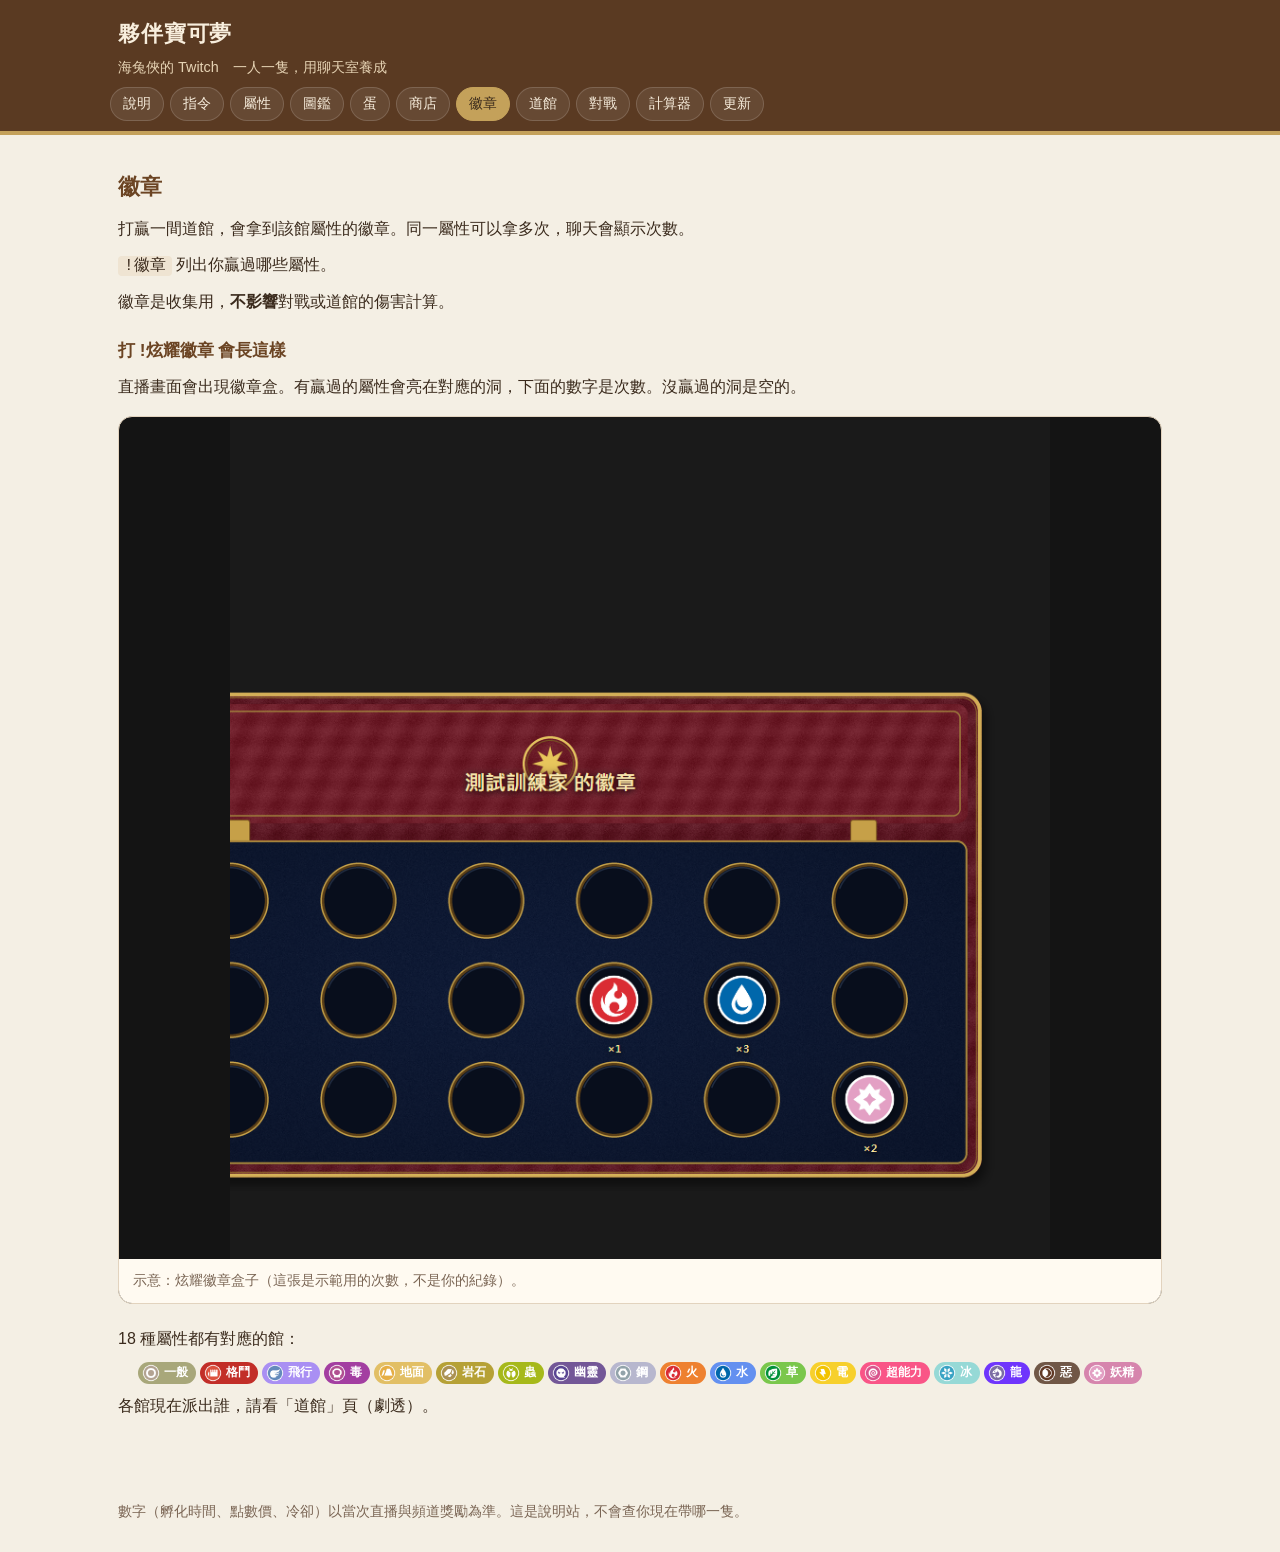
==== badges.html @ 0a37abfb "完整說明站含圖" ====
<!DOCTYPE html>
<html lang="zh-Hant">
<head>
<meta charset="utf-8">
<meta name="viewport" content="width=device-width, initial-scale=1">
<title>徽章｜夥伴寶可夢</title>
<link rel="stylesheet" href="style.css">
<link rel="icon" href="favicon.png">
</head>
<body>
<header class="site-header">
  <div class="brand">
    <h1>夥伴寶可夢</h1>
    <p>海兔俠的 Twitch　一人一隻，用聊天室養成</p>
  </div>
  <nav class="nav"><a href="index.html">說明</a><a href="commands.html">指令</a><a href="types.html">屬性</a><a href="dex.html">圖鑑</a><a href="eggs.html">蛋</a><a href="shop.html">商店</a><a href="badges.html" class="here">徽章</a><a href="gyms.html">道館</a><a href="battle.html">對戰</a><a href="calc.html">計算器</a><a href="changelog.html">更新</a></nav>
</header>
<main class="wrap">

<h2>徽章</h2>
<p>打贏一間道館，會拿到該館屬性的徽章。同一屬性可以拿多次，聊天會顯示次數。</p>
<p><span class="cmd">!徽章</span> 列出你贏過哪些屬性。</p>
<p>徽章是收集用，<strong>不影響</strong>對戰或道館的傷害計算。</p>
<h3>打 !炫耀徽章 會長這樣</h3>
<p>直播畫面會出現徽章盒。有贏過的屬性會亮在對應的洞，下面的數字是次數。沒贏過的洞是空的。</p>
<figure class="demo"><img src="images/guide/showcase-badges.png" alt="示意：炫耀徽章盒子（這張是示範用的次數，不是你的紀錄）。"><figcaption>示意：炫耀徽章盒子（這張是示範用的次數，不是你的紀錄）。</figcaption></figure>
<p>18 種屬性都有對應的館：</p>
<div class="types"><span class="type" style="background:#A8A77A"><img src="images/types/Type_Normal.png" alt="">一般</span><span class="type" style="background:#C22E28"><img src="images/types/Type_Fighting.png" alt="">格鬥</span><span class="type" style="background:#A98FF3"><img src="images/types/Type_Flying.png" alt="">飛行</span><span class="type" style="background:#A33EA1"><img src="images/types/Type_Poison.png" alt="">毒</span><span class="type" style="background:#E2BF65"><img src="images/types/Type_Ground.png" alt="">地面</span><span class="type" style="background:#B6A136"><img src="images/types/Type_Rock.png" alt="">岩石</span><span class="type" style="background:#A6B91A"><img src="images/types/Type_Bug.png" alt="">蟲</span><span class="type" style="background:#735797"><img src="images/types/Type_Ghost.png" alt="">幽靈</span><span class="type" style="background:#B7B7CE"><img src="images/types/Type_Steel.png" alt="">鋼</span><span class="type" style="background:#EE8130"><img src="images/types/Type_Fire.png" alt="">火</span><span class="type" style="background:#6390F0"><img src="images/types/Type_Water.png" alt="">水</span><span class="type" style="background:#7AC74C"><img src="images/types/Type_Grass.png" alt="">草</span><span class="type" style="background:#F7D02C"><img src="images/types/Type_Electric.png" alt="">電</span><span class="type" style="background:#F95587"><img src="images/types/Type_Psychic.png" alt="">超能力</span><span class="type" style="background:#96D9D6"><img src="images/types/Type_Ice.png" alt="">冰</span><span class="type" style="background:#6F35FC"><img src="images/types/Type_Dragon.png" alt="">龍</span><span class="type" style="background:#705746"><img src="images/types/Type_Dark.png" alt="">惡</span><span class="type" style="background:#D685AD"><img src="images/types/Type_Fairy.png" alt="">妖精</span></div>
<p>各館現在派出誰，請看「道館」頁（劇透）。</p>

</main>
<footer class="footer">數字（孵化時間、點數價、冷卻）以當次直播與頻道獎勵為準。這是說明站，不會查你現在帶哪一隻。</footer>
<script src="site.js"></script>
</body>
</html>
---- style.css ----
:root {
  --bg: #f4efe4;
  --paper: #fffaf1;
  --ink: #3a2a1c;
  --muted: #7a6554;
  --line: #e2d3be;
  --brown: #6b4423;
  --gold: #c4a15a;
  --link: #8a4b1f;
  --chip: #efe4d2;
  --warn: #8a3d1c;
  --ok: #3d6b2f;
  --max: 1080px;
}

* { box-sizing: border-box; }
html { scroll-behavior: smooth; }
body {
  margin: 0;
  color: var(--ink);
  background: var(--bg);
  font-family: "Microsoft JhengHei", "Noto Sans TC", "PingFang TC", sans-serif;
  line-height: 1.65;
}

a { color: var(--link); }
a:hover { color: #5c2f12; }

.wrap { max-width: var(--max); margin: 0 auto; padding: 0 18px 64px; }

.site-header {
  background: #5a3a22;
  color: #f8eedd;
  border-bottom: 4px solid var(--gold);
}
.brand {
  max-width: var(--max);
  margin: 0 auto;
  padding: 16px 18px 8px;
}
.brand h1 {
  margin: 0;
  font-size: 1.35rem;
  font-weight: 700;
  letter-spacing: .04em;
}
.brand p {
  margin: 4px 0 0;
  color: #e6d3b4;
  font-size: .9rem;
}

.nav {
  max-width: var(--max);
  margin: 0 auto;
  padding: 0 10px 10px;
  display: flex;
  flex-wrap: wrap;
  gap: 6px;
}
.nav a {
  color: #f8eedd;
  text-decoration: none;
  background: rgba(255,255,255,.08);
  border: 1px solid rgba(255,255,255,.15);
  border-radius: 999px;
  padding: 4px 12px;
  font-size: .88rem;
}
.nav a:hover, .nav a.here {
  background: #c4a15a;
  color: #3a2a1c;
  border-color: #c4a15a;
}

h2 { font-size: 1.35rem; margin: 1.6em 0 .5em; color: var(--brown); }
h3 { font-size: 1.08rem; margin: 1.2em 0 .4em; color: var(--brown); }
p { margin: .6em 0; }
ul, ol { padding-left: 1.3em; }
li { margin: .25em 0; }
code, .cmd {
  font-family: Consolas, "Courier New", monospace;
  background: var(--chip);
  border-radius: 4px;
  padding: 1px 6px;
}

.note {
  background: #fff4d8;
  border-left: 4px solid var(--gold);
  padding: 10px 14px;
  margin: 1em 0;
}
.warn {
  background: #f8e6dc;
  border-left: 4px solid var(--warn);
}
.ok {
  background: #e7f0df;
  border-left: 4px solid var(--ok);
}

table {
  width: 100%;
  border-collapse: collapse;
  background: var(--paper);
  margin: .8em 0 1.2em;
  font-size: .95rem;
}
th, td {
  border: 1px solid var(--line);
  padding: 8px 10px;
  text-align: left;
  vertical-align: top;
}
th { background: #efe0c8; color: var(--brown); }

.card-grid {
  display: grid;
  grid-template-columns: repeat(auto-fill, minmax(148px, 1fr));
  gap: 12px;
}
.mon, .egg {
  background: var(--paper);
  border: 1px solid var(--line);
  border-radius: 12px;
  padding: 10px 8px 12px;
  text-align: center;
}
.mon img, .egg img {
  width: 96px;
  height: 96px;
  object-fit: contain;
  image-rendering: auto;
}
.mon .num { color: var(--muted); font-size: .8rem; }
.mon .name, .egg .name { font-weight: 700; margin: 4px 0 6px; }
.missing {
  width: 96px;
  height: 96px;
  margin: 0 auto;
  display: flex;
  align-items: center;
  justify-content: center;
  background: #efe4d2;
  border-radius: 10px;
  color: var(--muted);
  font-size: .8rem;
}

.types { display: flex; flex-wrap: wrap; gap: 4px; justify-content: center; }
.type {
  display: inline-flex;
  align-items: center;
  gap: 4px;
  border-radius: 999px;
  padding: 1px 8px 1px 4px;
  color: #fff;
  font-size: .75rem;
  font-weight: 700;
}
.type img { width: 18px; height: 18px; }

.toolbar {
  display: flex;
  flex-wrap: wrap;
  gap: 8px;
  align-items: center;
  margin: 12px 0 16px;
}
.toolbar input, .toolbar select {
  font: inherit;
  padding: 6px 10px;
  border: 1px solid var(--line);
  border-radius: 8px;
  background: var(--paper);
  min-width: 200px;
}

.chart-wrap { overflow-x: auto; }
.chart {
  border-collapse: collapse;
  font-size: 12px;
  background: var(--paper);
}
.chart th, .chart td {
  width: 36px;
  min-width: 36px;
  height: 32px;
  text-align: center;
  padding: 0;
  border: 1px solid #eddcc4;
}
.chart th { background: #efe0c8; font-size: 11px; }
.chart .m2 { background: #f3b27a; font-weight: 700; }
.chart .mh { background: #cfe4f5; }
.chart .m1 { background: #fffaf1; color: #b09a82; }
.chart td.hi, .chart th.hi { outline: 2px solid #8a4b1f; }

details.spoiler {
  background: var(--paper);
  border: 1px solid var(--line);
  border-radius: 10px;
  margin: 10px 0;
  padding: 8px 14px 12px;
}
details.spoiler > summary {
  cursor: pointer;
  font-weight: 700;
  color: var(--brown);
  padding: 6px 0;
}
.gym-row {
  display: grid;
  grid-template-columns: repeat(auto-fill, minmax(140px, 1fr));
  gap: 10px;
  margin-top: 8px;
}

.calc {
  display: grid;
  grid-template-columns: 1fr 1fr;
  gap: 16px;
}
@media (max-width: 760px) {
  .calc { grid-template-columns: 1fr; }
}
.side {
  background: var(--paper);
  border: 1px solid var(--line);
  border-radius: 12px;
  padding: 12px;
}
.picks { display: flex; flex-wrap: wrap; gap: 6px; }
.picks label {
  display: inline-flex;
  align-items: center;
  gap: 4px;
  border: 1px solid var(--line);
  border-radius: 999px;
  padding: 3px 8px;
  background: #fff;
  cursor: pointer;
  font-size: .85rem;
}
.picks label.on { outline: 2px solid var(--brown); }
.actions { margin: 16px 0; display: flex; flex-wrap: wrap; gap: 8px; }
button {
  font: inherit;
  border: 0;
  background: #6b4423;
  color: #fffaf1;
  border-radius: 8px;
  padding: 8px 14px;
  cursor: pointer;
}
button.ghost {
  background: #efe4d2;
  color: var(--brown);
}
button:hover { filter: brightness(1.08); }
.result {
  background: var(--paper);
  border: 1px solid var(--line);
  border-radius: 12px;
  padding: 14px 16px;
  min-height: 4em;
}
.result .big { font-size: 1.25rem; font-weight: 700; }

.footer {
  max-width: var(--max);
  margin: 0 auto;
  padding: 8px 18px 28px;
  color: var(--muted);
  font-size: .85rem;
}

figure.demo {
  margin: 1em 0 1.4em;
  background: #141414;
  border-radius: 14px;
  overflow: hidden;
  border: 1px solid var(--line);
}
figure.demo img {
  display: block;
  width: 100%;
  max-width: 820px;
  margin: 0 auto;
  height: auto;
}
figure.demo figcaption {
  background: var(--paper);
  color: var(--muted);
  padding: 10px 14px;
  font-size: .9rem;
}
.pair, .trio {
  display: grid;
  gap: 12px;
  margin: 1em 0;
}
.pair { grid-template-columns: 1fr 1fr; }
.trio { grid-template-columns: 1fr 1fr 1fr; }
@media (max-width: 720px) {
  .pair, .trio { grid-template-columns: 1fr; }
}
.pair .mon { margin: 0; }
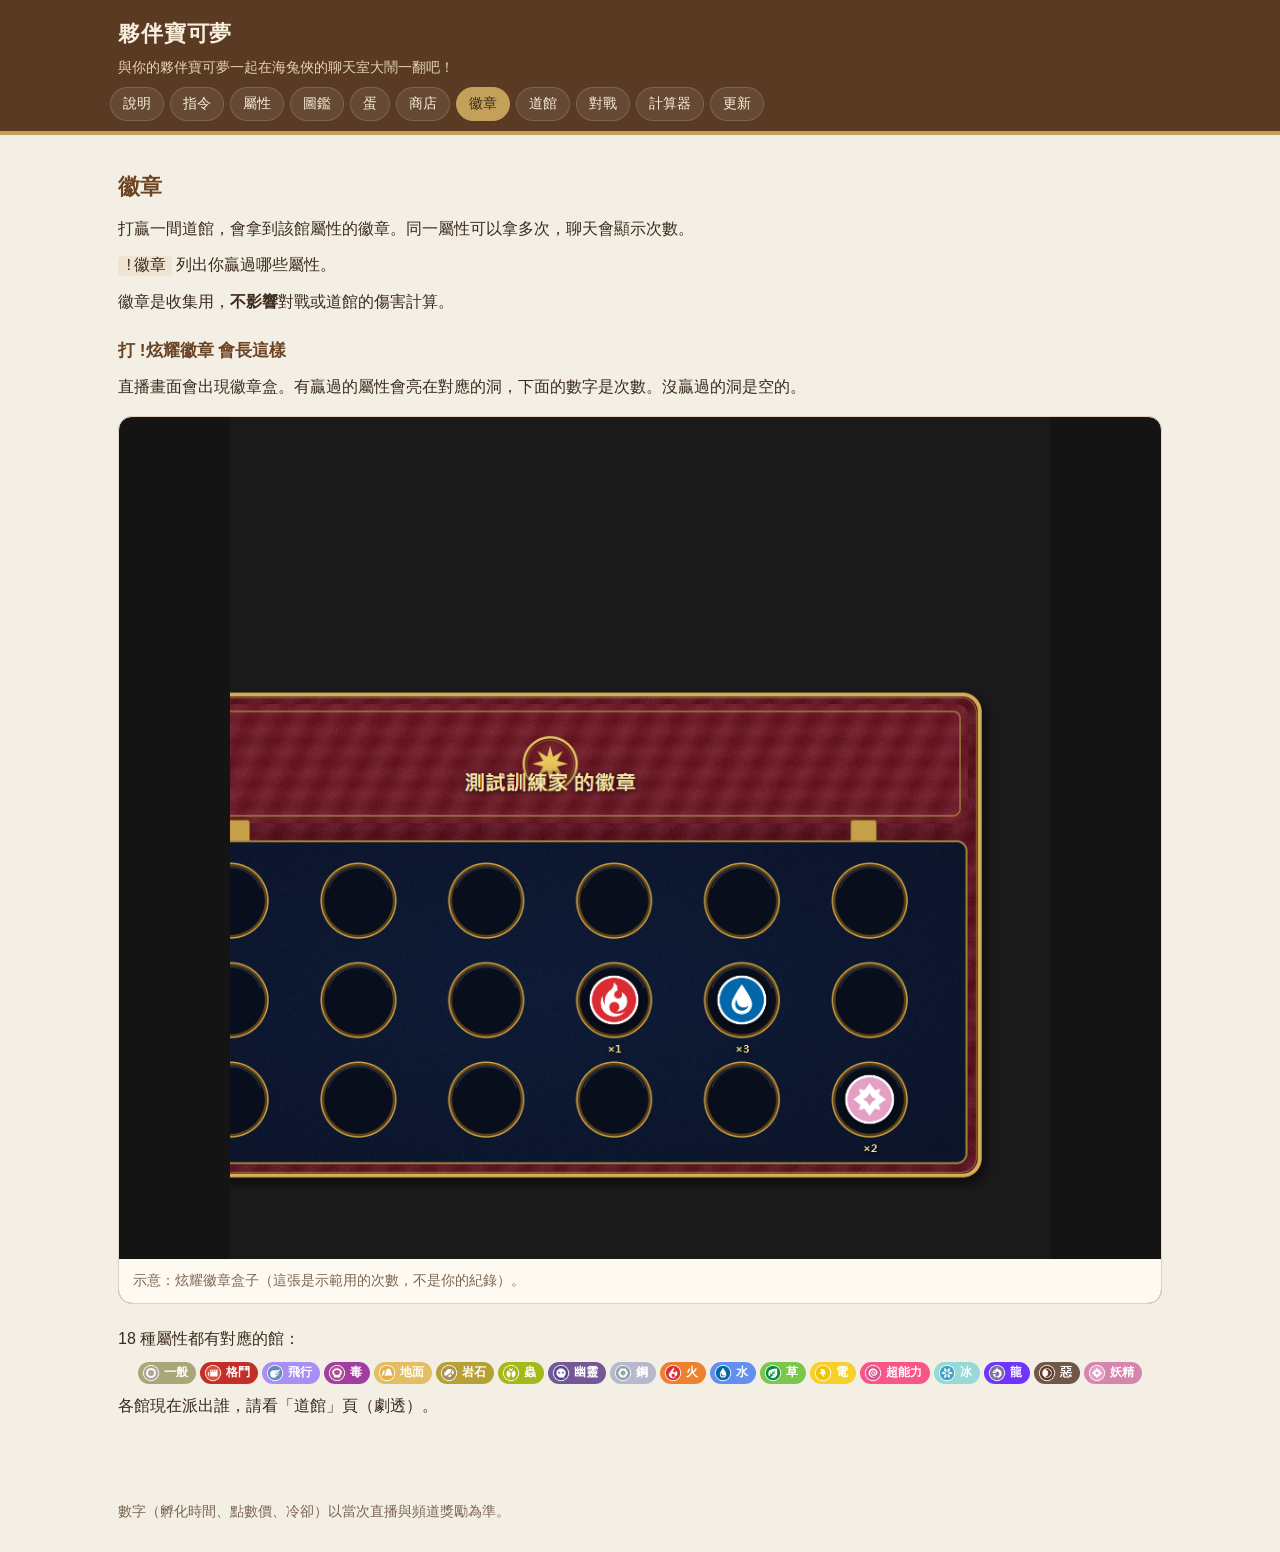
==== commit 981bcaa8: "V20260915-1" ====
--- a/badges.html
+++ b/badges.html
@@ -11,7 +11,7 @@
 <header class="site-header">
   <div class="brand">
     <h1>夥伴寶可夢</h1>
-    <p>海兔俠的 Twitch　一人一隻，用聊天室養成</p>
+    <p>與你的夥伴寶可夢一起在海兔俠的聊天室大鬧一翻吧！</p>
   </div>
   <nav class="nav"><a href="index.html">說明</a><a href="commands.html">指令</a><a href="types.html">屬性</a><a href="dex.html">圖鑑</a><a href="eggs.html">蛋</a><a href="shop.html">商店</a><a href="badges.html" class="here">徽章</a><a href="gyms.html">道館</a><a href="battle.html">對戰</a><a href="calc.html">計算器</a><a href="changelog.html">更新</a></nav>
 </header>
@@ -29,7 +29,7 @@
 <p>各館現在派出誰，請看「道館」頁（劇透）。</p>
 
 </main>
-<footer class="footer">數字（孵化時間、點數價、冷卻）以當次直播與頻道獎勵為準。這是說明站，不會查你現在帶哪一隻。</footer>
+<footer class="footer">數字（孵化時間、點數價、冷卻）以當次直播與頻道獎勵為準。</footer>
 <script src="site.js"></script>
 </body>
 </html>
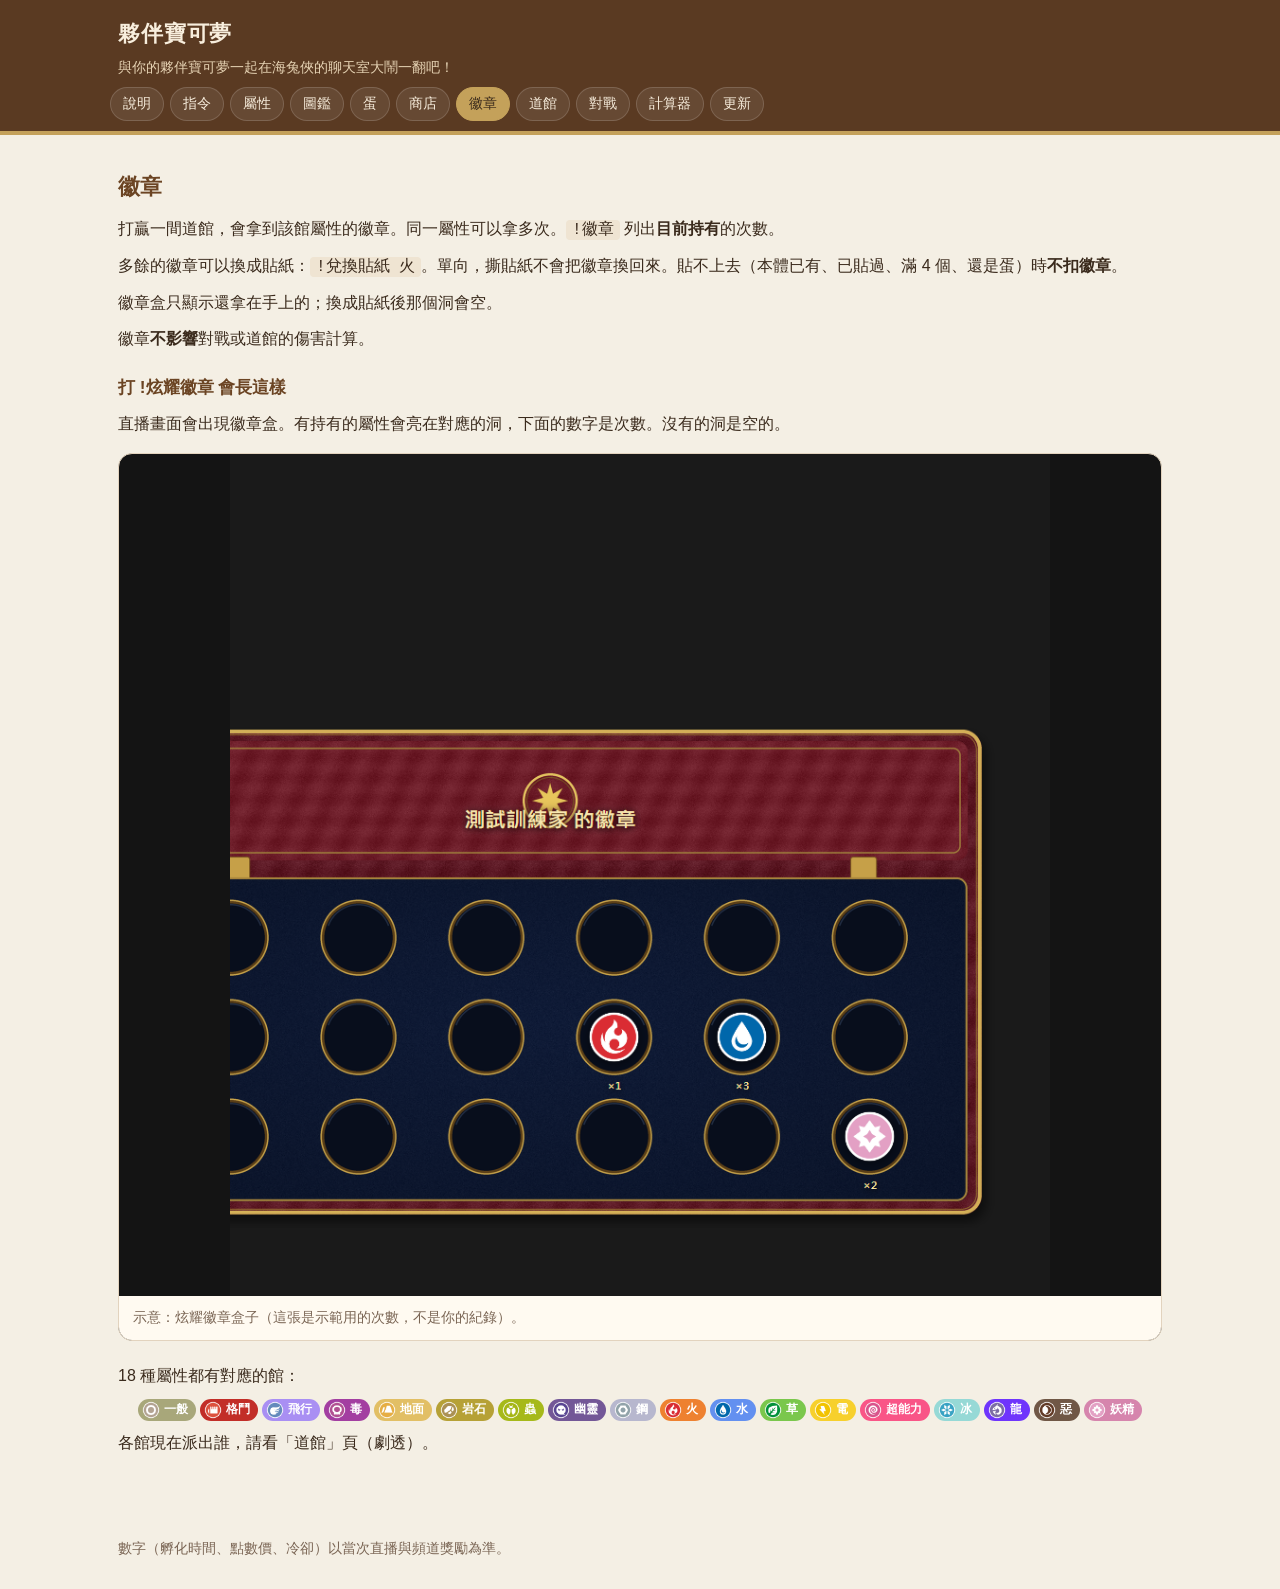
==== commit 8adb971e: "V20260919-2" ====
--- a/badges.html
+++ b/badges.html
@@ -18,11 +18,12 @@
 <main class="wrap">
 
 <h2>徽章</h2>
-<p>打贏一間道館，會拿到該館屬性的徽章。同一屬性可以拿多次，聊天會顯示次數。</p>
-<p><span class="cmd">!徽章</span> 列出你贏過哪些屬性。</p>
-<p>徽章是收集用，<strong>不影響</strong>對戰或道館的傷害計算。</p>
+<p>打贏一間道館，會拿到該館屬性的徽章。同一屬性可以拿多次。<span class="cmd">!徽章</span> 列出<strong>目前持有</strong>的次數。</p>
+<p>多餘的徽章可以換成貼紙：<span class="cmd">!兌換貼紙 火</span>。單向，撕貼紙不會把徽章換回來。貼不上去（本體已有、已貼過、滿 4 個、還是蛋）時<strong>不扣徽章</strong>。</p>
+<p>徽章盒只顯示還拿在手上的；換成貼紙後那個洞會空。</p>
+<p>徽章<strong>不影響</strong>對戰或道館的傷害計算。</p>
 <h3>打 !炫耀徽章 會長這樣</h3>
-<p>直播畫面會出現徽章盒。有贏過的屬性會亮在對應的洞，下面的數字是次數。沒贏過的洞是空的。</p>
+<p>直播畫面會出現徽章盒。有持有的屬性會亮在對應的洞，下面的數字是次數。沒有的洞是空的。</p>
 <figure class="demo"><img src="images/guide/showcase-badges.png" alt="示意：炫耀徽章盒子（這張是示範用的次數，不是你的紀錄）。"><figcaption>示意：炫耀徽章盒子（這張是示範用的次數，不是你的紀錄）。</figcaption></figure>
 <p>18 種屬性都有對應的館：</p>
 <div class="types"><span class="type" style="background:#A8A77A"><img src="images/types/Type_Normal.png" alt="">一般</span><span class="type" style="background:#C22E28"><img src="images/types/Type_Fighting.png" alt="">格鬥</span><span class="type" style="background:#A98FF3"><img src="images/types/Type_Flying.png" alt="">飛行</span><span class="type" style="background:#A33EA1"><img src="images/types/Type_Poison.png" alt="">毒</span><span class="type" style="background:#E2BF65"><img src="images/types/Type_Ground.png" alt="">地面</span><span class="type" style="background:#B6A136"><img src="images/types/Type_Rock.png" alt="">岩石</span><span class="type" style="background:#A6B91A"><img src="images/types/Type_Bug.png" alt="">蟲</span><span class="type" style="background:#735797"><img src="images/types/Type_Ghost.png" alt="">幽靈</span><span class="type" style="background:#B7B7CE"><img src="images/types/Type_Steel.png" alt="">鋼</span><span class="type" style="background:#EE8130"><img src="images/types/Type_Fire.png" alt="">火</span><span class="type" style="background:#6390F0"><img src="images/types/Type_Water.png" alt="">水</span><span class="type" style="background:#7AC74C"><img src="images/types/Type_Grass.png" alt="">草</span><span class="type" style="background:#F7D02C"><img src="images/types/Type_Electric.png" alt="">電</span><span class="type" style="background:#F95587"><img src="images/types/Type_Psychic.png" alt="">超能力</span><span class="type" style="background:#96D9D6"><img src="images/types/Type_Ice.png" alt="">冰</span><span class="type" style="background:#6F35FC"><img src="images/types/Type_Dragon.png" alt="">龍</span><span class="type" style="background:#705746"><img src="images/types/Type_Dark.png" alt="">惡</span><span class="type" style="background:#D685AD"><img src="images/types/Type_Fairy.png" alt="">妖精</span></div>
--- a/style.css
+++ b/style.css
@@ -127,6 +127,15 @@
   padding: 10px 8px 12px;
   text-align: center;
 }
+.mon .tag {
+  display: inline-block;
+  margin-top: 6px;
+  padding: 1px 8px;
+  border-radius: 999px;
+  background: #efe0c8;
+  color: var(--brown);
+  font-size: .72rem;
+}
 .mon img, .egg img {
   width: 96px;
   height: 96px;
